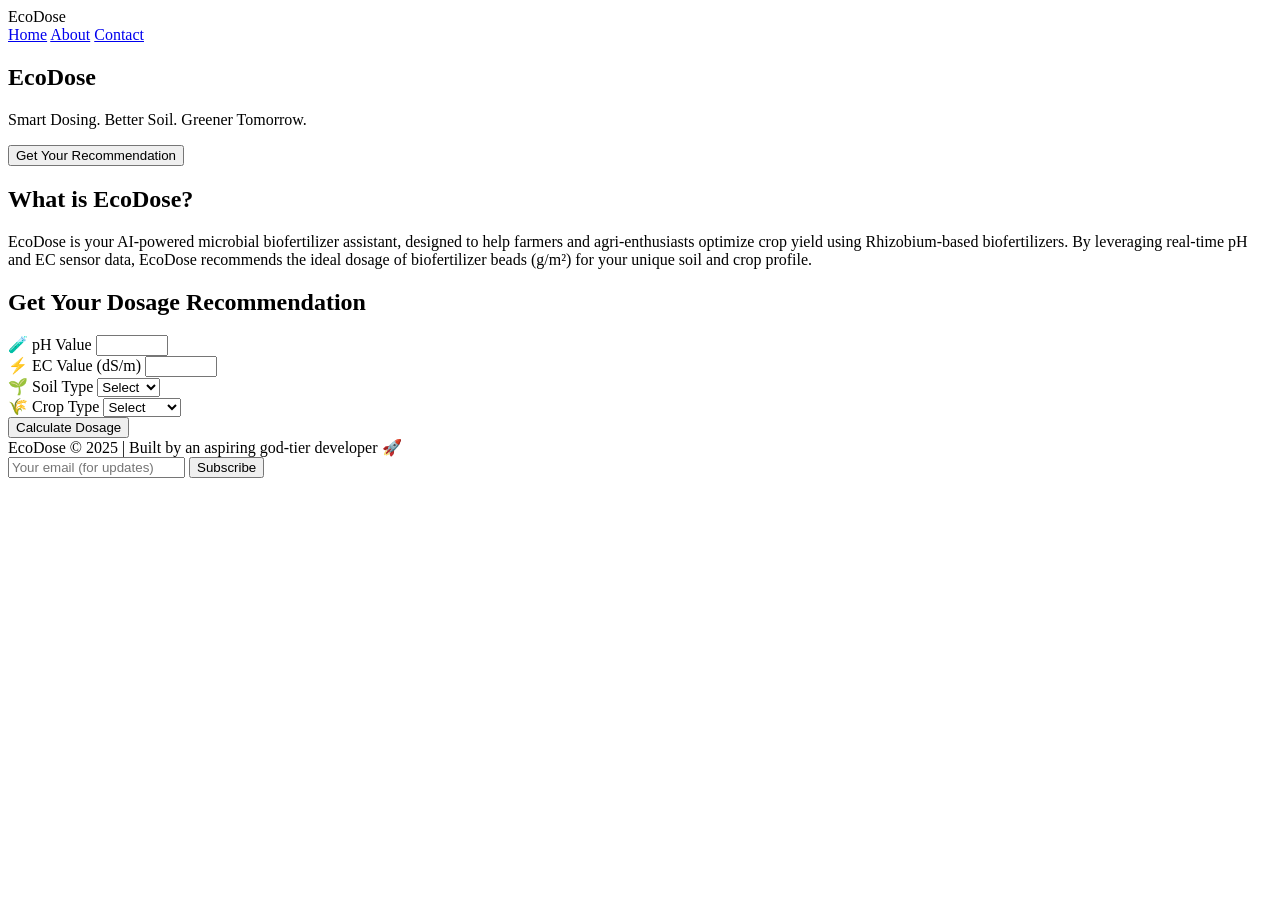
==== index.html @ 9c7e1889 "Add initial HTML structure for EcoDose application" ====
<!DOCTYPE html>
<html lang="en">
<head>
    <meta charset="UTF-8">
    <meta name="viewport" content="width=device-width, initial-scale=1.0">
    <title>EcoDose | AI-Powered Biofertilizer Assistant</title>
    <link rel="stylesheet" href="style.css">
    <link href="https://fonts.googleapis.com/css?family=Montserrat:700,400&display=swap" rel="stylesheet">
</head>
<body>
    <header class="navbar">
        <div class="logo">EcoDose</div>
        <nav>
            <a href="#home">Home</a>
            <a href="#about">About</a>
            <a href="#contact">Contact</a>
        </nav>
    </header>
    <section class="hero" id="home">
        <div class="hero-content">
            <h1>EcoDose</h1>
            <p class="tagline">Smart Dosing. Better Soil. Greener Tomorrow.</p>
            <button id="cta-btn">Get Your Recommendation</button>
        </div>
    </section>
    <section class="about" id="about">
        <div class="card">
            <h2>What is EcoDose?</h2>
            <p>
                EcoDose is your AI-powered microbial biofertilizer assistant, designed to help farmers and agri-enthusiasts optimize crop yield using Rhizobium-based biofertilizers. By leveraging real-time pH and EC sensor data, EcoDose recommends the ideal dosage of biofertilizer beads (g/m²) for your unique soil and crop profile. 
            </p>
        </div>
    </section>
    <section class="form-section" id="form-section">
        <form id="dose-form" class="card">
            <h2>Get Your Dosage Recommendation</h2>
            <div class="input-group">
                <label for="ph"><span class="icon">🧪</span> pH Value</label>
                <input type="number" id="ph" name="ph" step="0.01" min="3" max="10" required>
            </div>
            <div class="input-group">
                <label for="ec"><span class="icon">⚡</span> EC Value (dS/m)</label>
                <input type="number" id="ec" name="ec" step="0.01" min="0" max="10" required>
            </div>
            <div class="input-group">
                <label for="soil"><span class="icon">🌱</span> Soil Type</label>
                <select id="soil" name="soil" required>
                    <option value="">Select</option>
                    <option value="Sandy">Sandy</option>
                    <option value="Loamy">Loamy</option>
                    <option value="Clayey">Clayey</option>
                    <option value="Silty">Silty</option>
                </select>
            </div>
            <div class="input-group">
                <label for="crop"><span class="icon">🌾</span> Crop Type</label>
                <select id="crop" name="crop" required>
                    <option value="">Select</option>
                    <option value="Tomato">Tomato</option>
                    <option value="Chickpea">Chickpea</option>
                    <option value="Wheat">Wheat</option>
                    <option value="Rice">Rice</option>
                    <option value="Maize">Maize</option>
                    <option value="Soybean">Soybean</option>
                </select>
            </div>
            <button type="submit" class="submit-btn">Calculate Dosage</button>
        </form>
    </section>
    <section class="result-section" id="result-section" style="display:none;">
        <div class="card result-card">
            <h2>Recommended Dosage</h2>
            <div class="dosage-value">
                <span id="dosage-counter">0</span> <span class="unit">g/m²</span>
            </div>
            <div class="success-message">Optimal dosage calculated for your soil and crop!</div>
            <div class="bar-container">
                <div class="bar" id="dosage-bar"></div>
            </div>
        </div>
    </section>
    <footer class="footer" id="contact">
        <div class="footer-content">
            <span>EcoDose &copy; 2025 | Built by an aspiring god-tier developer 🚀</span>
            <form class="contact-form">
                <input type="email" placeholder="Your email (for updates)" required>
                <button type="submit">Subscribe</button>
            </form>
        </div>
    </footer>
    <script src="script.js"></script>
</body>
</html>
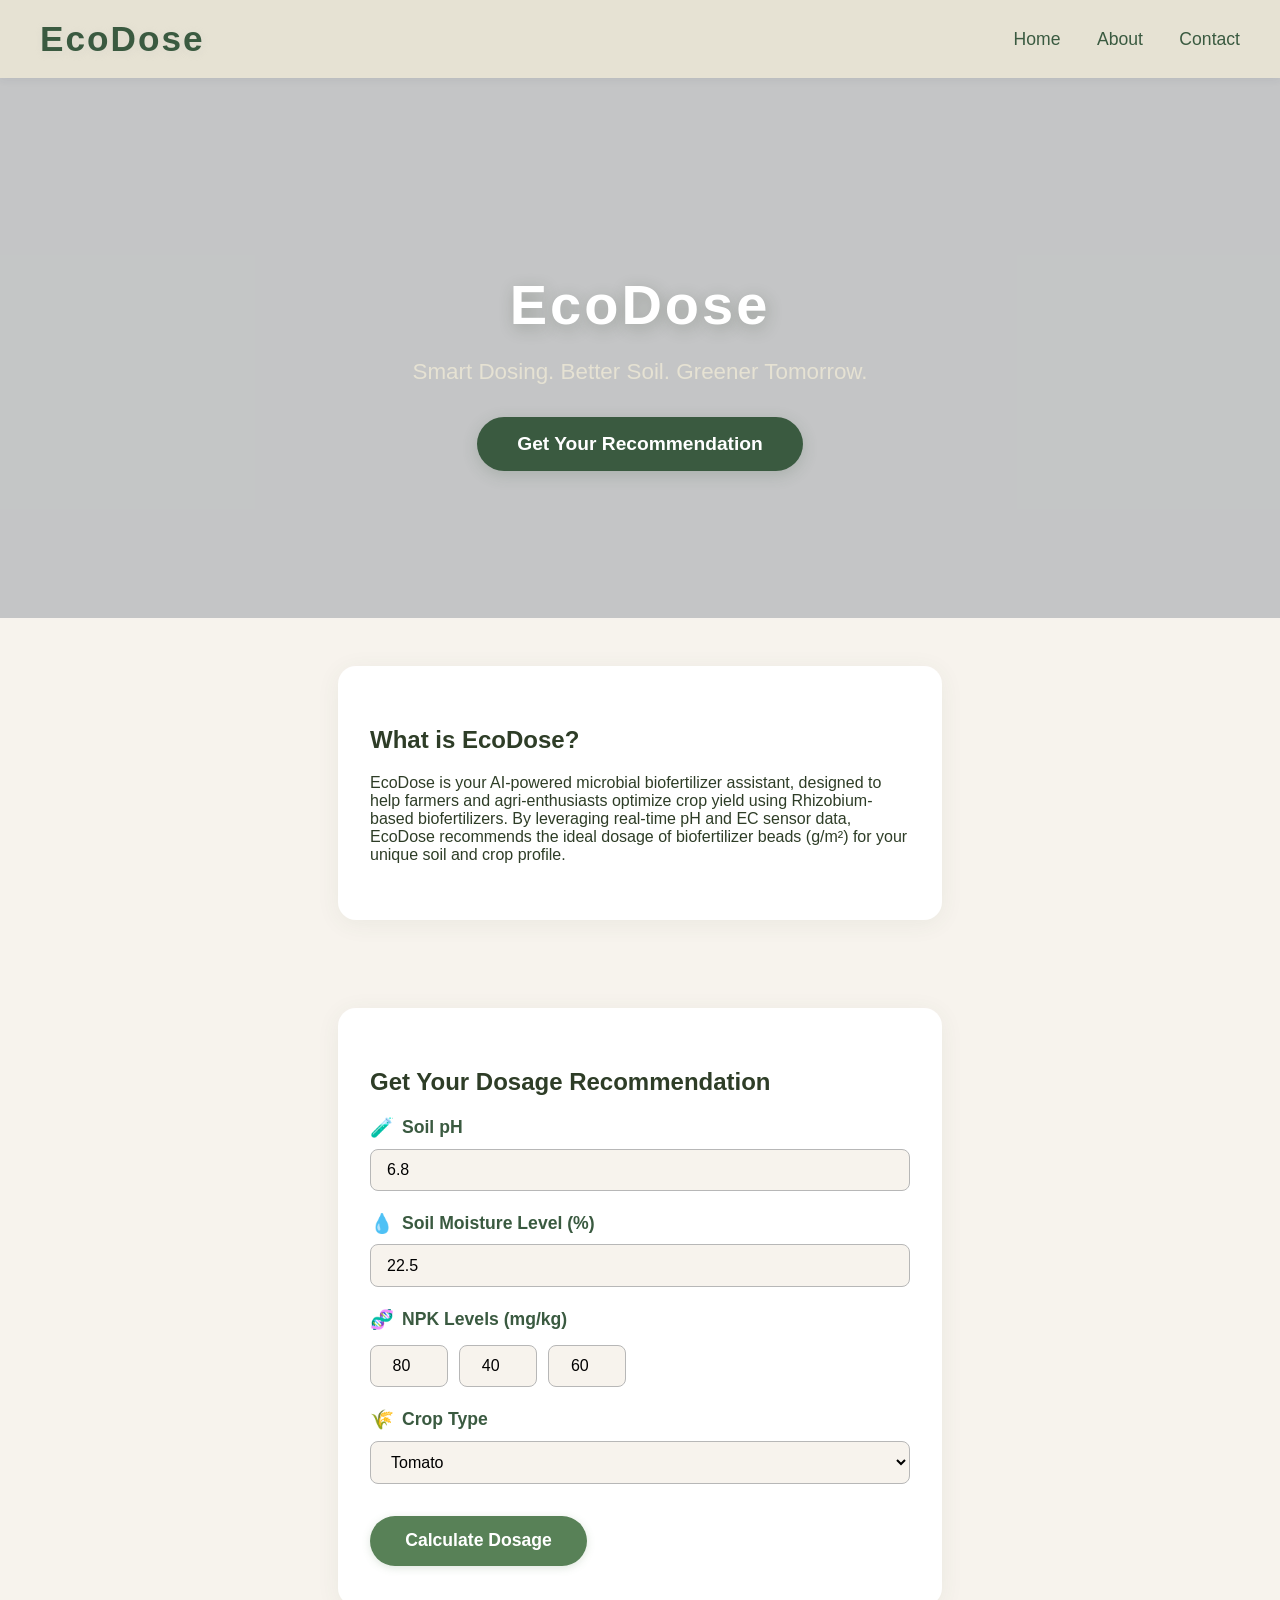
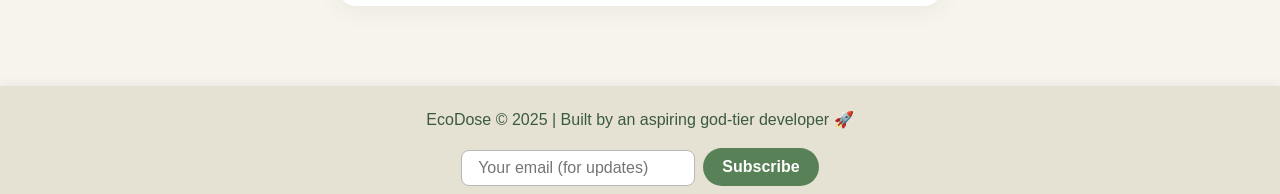
==== commit 8f80a558: "Refactor form inputs in EcoDose application to include soil moisture and NPK levels, updating labels" ====
--- a/index.html
+++ b/index.html
@@ -35,33 +35,25 @@
         <form id="dose-form" class="card">
             <h2>Get Your Dosage Recommendation</h2>
             <div class="input-group">
-                <label for="ph"><span class="icon">🧪</span> pH Value</label>
+                <label for="ph"><span class="icon">🧪</span> Soil pH</label>
                 <input type="number" id="ph" name="ph" step="0.01" min="3" max="10" required>
             </div>
             <div class="input-group">
-                <label for="ec"><span class="icon">⚡</span> EC Value (dS/m)</label>
-                <input type="number" id="ec" name="ec" step="0.01" min="0" max="10" required>
+                <label for="moisture"><span class="icon">💧</span> Soil Moisture Level (%)</label>
+                <input type="number" id="moisture" name="moisture" step="0.1" min="0" max="100" required>
             </div>
             <div class="input-group">
-                <label for="soil"><span class="icon">🌱</span> Soil Type</label>
-                <select id="soil" name="soil" required>
-                    <option value="">Select</option>
-                    <option value="Sandy">Sandy</option>
-                    <option value="Loamy">Loamy</option>
-                    <option value="Clayey">Clayey</option>
-                    <option value="Silty">Silty</option>
-                </select>
+                <label><span class="icon">🧬</span> NPK Levels (mg/kg)</label>
+                <div class="npk-group">
+                    <input type="number" id="n" name="n" placeholder="N" min="0" required>
+                    <input type="number" id="p" name="p" placeholder="P" min="0" required>
+                    <input type="number" id="k" name="k" placeholder="K" min="0" required>
+                </div>
             </div>
             <div class="input-group">
                 <label for="crop"><span class="icon">🌾</span> Crop Type</label>
                 <select id="crop" name="crop" required>
-                    <option value="">Select</option>
                     <option value="Tomato">Tomato</option>
-                    <option value="Chickpea">Chickpea</option>
-                    <option value="Wheat">Wheat</option>
-                    <option value="Rice">Rice</option>
-                    <option value="Maize">Maize</option>
-                    <option value="Soybean">Soybean</option>
                 </select>
             </div>
             <button type="submit" class="submit-btn">Calculate Dosage</button>
@@ -73,7 +65,7 @@
             <div class="dosage-value">
                 <span id="dosage-counter">0</span> <span class="unit">g/m²</span>
             </div>
-            <div class="success-message">Optimal dosage calculated for your soil and crop!</div>
+            <div class="success-message">Optimal dosage calculated for your soil!</div>
             <div class="bar-container">
                 <div class="bar" id="dosage-bar"></div>
             </div>
--- a/style.css
+++ b/style.css
@@ -0,0 +1,276 @@
+body {
+    font-family: 'Montserrat', Arial, sans-serif;
+    background: #f7f3ed;
+    color: #2e3d27;
+    margin: 0;
+    padding: 0;
+}
+
+.navbar {
+    display: flex;
+    justify-content: space-between;
+    align-items: center;
+    padding: 1.2rem 2.5rem;
+    background: #e6e2d3;
+    box-shadow: 0 2px 8px rgba(44, 62, 80, 0.07);
+    position: sticky;
+    top: 0;
+    z-index: 100;
+}
+.logo {
+    font-size: 2.2rem;
+    font-weight: 700;
+    color: #3a5a40;
+    letter-spacing: 2px;
+    text-shadow: 1px 2px 8px #b7b7b733;
+}
+.navbar nav a {
+    color: #3a5a40;
+    text-decoration: none;
+    margin-left: 2rem;
+    font-weight: 500;
+    font-size: 1.1rem;
+    transition: color 0.2s;
+}
+.navbar nav a:hover {
+    color: #588157;
+}
+.hero {
+    background: url('https://images.unsplash.com/photo-1506744038136-46273834b3fb?auto=format&fit=crop&w=1200&q=80') center/cover no-repeat;
+    min-height: 60vh;
+    display: flex;
+    align-items: center;
+    justify-content: center;
+    position: relative;
+}
+.hero::after {
+    content: '';
+    position: absolute;
+    top: 0; left: 0; right: 0; bottom: 0;
+    background: rgba(44, 62, 80, 0.25);
+}
+.hero-content {
+    position: relative;
+    z-index: 1;
+    text-align: center;
+    color: #fff;
+}
+.hero h1 {
+    font-size: 3.5rem;
+    margin-bottom: 0.5rem;
+    letter-spacing: 3px;
+    font-weight: 800;
+    text-shadow: 2px 4px 16px #2e3d2744;
+}
+.tagline {
+    font-size: 1.4rem;
+    margin-bottom: 2rem;
+    font-weight: 500;
+    color: #e6e2d3;
+}
+#cta-btn {
+    background: #3a5a40;
+    color: #fff;
+    border: none;
+    padding: 1rem 2.5rem;
+    font-size: 1.2rem;
+    border-radius: 30px;
+    cursor: pointer;
+    font-weight: 700;
+    box-shadow: 0 4px 16px #3a5a4033;
+    transition: background 0.2s, transform 0.2s;
+}
+#cta-btn:hover {
+    background: #588157;
+    transform: translateY(-2px) scale(1.04);
+}
+.about {
+    display: flex;
+    justify-content: center;
+    align-items: center;
+    padding: 3rem 1rem 1.5rem 1rem;
+}
+.card {
+    background: #fff;
+    border-radius: 18px;
+    box-shadow: 0 4px 24px #3a5a4011;
+    padding: 2.5rem 2rem;
+    max-width: 540px;
+    width: 100%;
+    margin: 0 auto;
+    margin-bottom: 2rem;
+    transition: box-shadow 0.2s;
+}
+.card:hover {
+    box-shadow: 0 8px 32px #3a5a4022;
+}
+.form-section {
+    display: flex;
+    justify-content: center;
+    align-items: center;
+    padding: 2rem 1rem 1rem 1rem;
+}
+.input-group {
+    display: flex;
+    flex-direction: column;
+    margin-bottom: 1.3rem;
+}
+.input-group label {
+    font-weight: 600;
+    margin-bottom: 0.5rem;
+    color: #3a5a40;
+    display: flex;
+    align-items: center;
+    font-size: 1.1rem;
+}
+.input-group .icon {
+    margin-right: 0.5rem;
+    font-size: 1.2rem;
+}
+input, select {
+    padding: 0.7rem 1rem;
+    border-radius: 8px;
+    border: 1px solid #b7b7b7;
+    font-size: 1rem;
+    background: #f7f3ed;
+    margin-top: 0.1rem;
+    transition: border 0.2s;
+}
+input:focus, select:focus {
+    border: 1.5px solid #588157;
+    outline: none;
+}
+.submit-btn {
+    background: #588157;
+    color: #fff;
+    border: none;
+    padding: 0.9rem 2.2rem;
+    font-size: 1.1rem;
+    border-radius: 30px;
+    cursor: pointer;
+    font-weight: 700;
+    margin-top: 0.7rem;
+    box-shadow: 0 2px 8px #58815733;
+    transition: background 0.2s, transform 0.2s;
+}
+.submit-btn:hover {
+    background: #3a5a40;
+    transform: translateY(-2px) scale(1.04);
+}
+.result-section {
+    display: flex;
+    justify-content: center;
+    align-items: center;
+    padding: 2rem 1rem 1rem 1rem;
+}
+.result-card {
+    text-align: center;
+}
+.dosage-value {
+    font-size: 2.7rem;
+    font-weight: 800;
+    color: #3a5a40;
+    margin: 1.2rem 0 0.5rem 0;
+    display: flex;
+    align-items: baseline;
+    justify-content: center;
+}
+.dosage-value .unit {
+    font-size: 1.2rem;
+    margin-left: 0.5rem;
+    color: #588157;
+}
+.success-message {
+    color: #588157;
+    font-weight: 600;
+    margin-bottom: 1.2rem;
+    margin-top: 0.5rem;
+}
+.bar-container {
+    width: 100%;
+    background: #e6e2d3;
+    border-radius: 10px;
+    height: 18px;
+    margin: 1.2rem 0 0.5rem 0;
+    overflow: hidden;
+}
+.bar {
+    height: 100%;
+    background: linear-gradient(90deg, #588157 60%, #a3b18a 100%);
+    width: 0;
+    border-radius: 10px;
+    transition: width 1.2s cubic-bezier(.77,0,.18,1);
+}
+.footer {
+    background: #e6e2d3;
+    padding: 1.5rem 0 0.5rem 0;
+    text-align: center;
+    color: #3a5a40;
+    font-size: 1rem;
+    margin-top: 2rem;
+    box-shadow: 0 -2px 8px #3a5a4011;
+}
+.footer-content {
+    display: flex;
+    flex-direction: column;
+    align-items: center;
+    gap: 0.7rem;
+}
+.contact-form {
+    display: flex;
+    gap: 0.5rem;
+    margin-top: 0.5rem;
+}
+.contact-form input[type="email"] {
+    padding: 0.5rem 1rem;
+    border-radius: 8px;
+    border: 1px solid #b7b7b7;
+    font-size: 1rem;
+    background: #fff;
+}
+.contact-form button {
+    background: #588157;
+    color: #fff;
+    border: none;
+    padding: 0.5rem 1.2rem;
+    font-size: 1rem;
+    border-radius: 20px;
+    cursor: pointer;
+    font-weight: 600;
+    transition: background 0.2s;
+}
+.contact-form button:hover {
+    background: #3a5a40;
+}
+.input-group .npk-group {
+    display: flex;
+    gap: 0.7rem;
+    margin-top: 0.3rem;
+}
+.input-group .npk-group input {
+    width: 60px;
+    padding: 0.7rem 0.5rem;
+    border-radius: 8px;
+    border: 1px solid #b7b7b7;
+    font-size: 1rem;
+    background: #f7f3ed;
+    text-align: center;
+}
+@media (max-width: 700px) {
+    .navbar {
+        flex-direction: column;
+        padding: 1rem 1rem;
+    }
+    .logo {
+        font-size: 1.5rem;
+    }
+    .hero h1 {
+        font-size: 2.2rem;
+    }
+    .card {
+        padding: 1.2rem 0.7rem;
+    }
+    .about, .form-section, .result-section {
+        padding: 1.2rem 0.2rem;
+    }
+}
